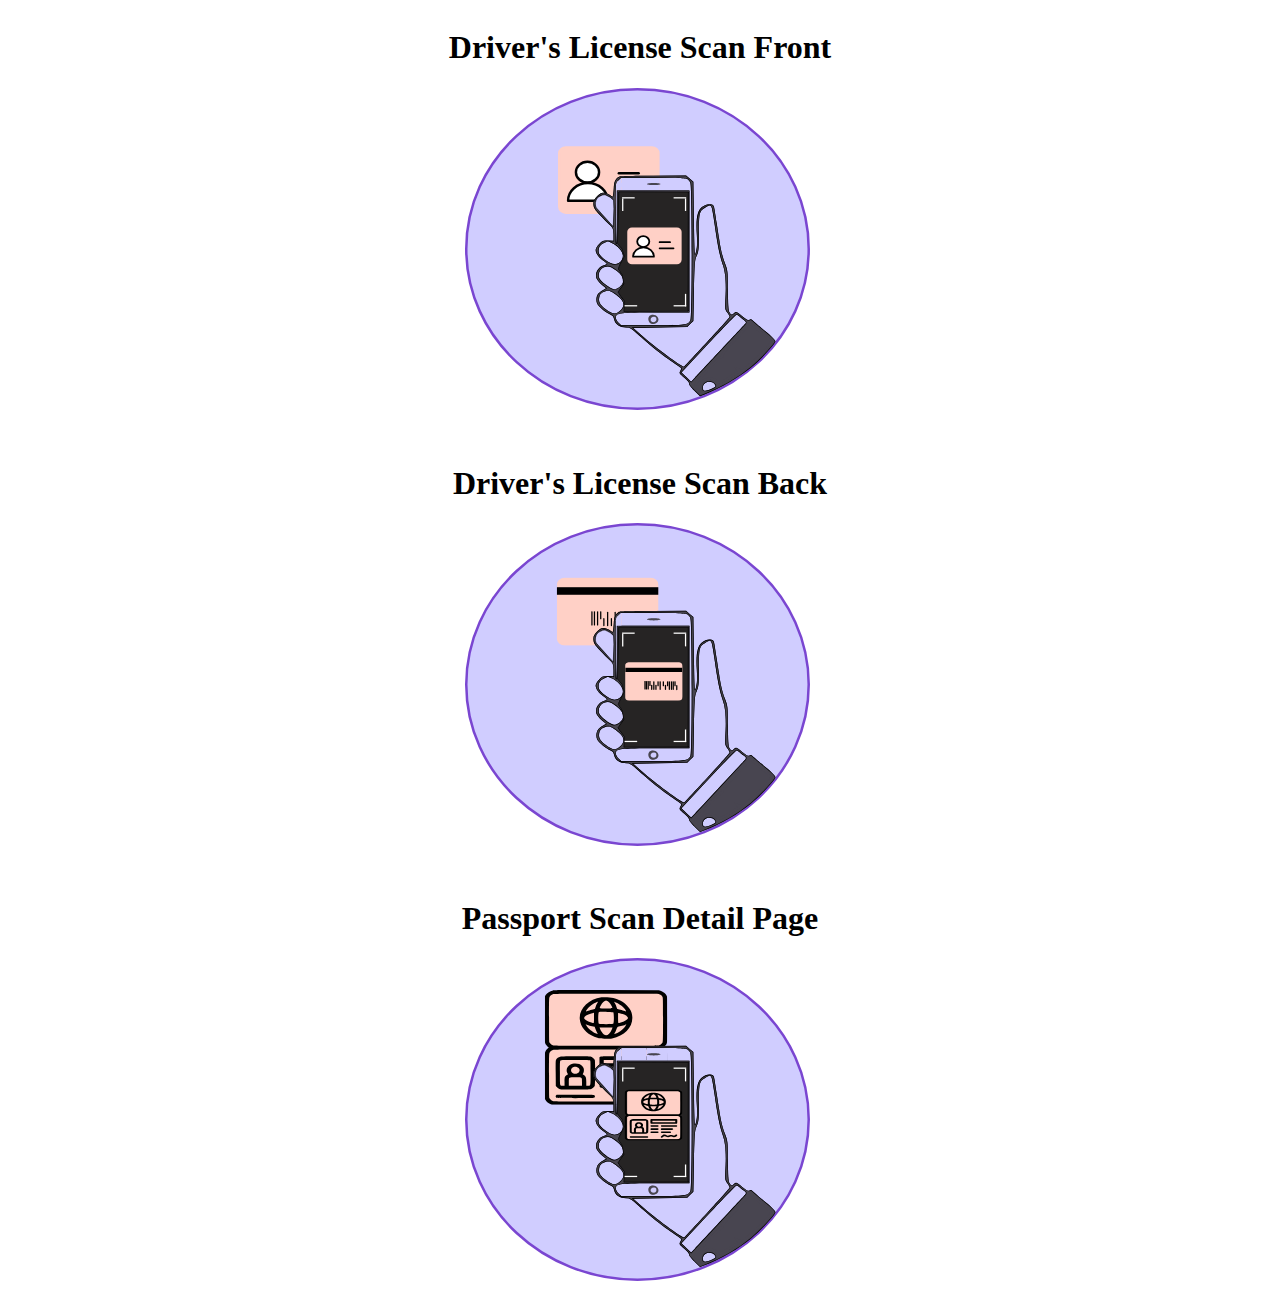
==== Client/priming-icons.html @ d1fec8aa "New icons" ====
<!DOCTYPE html>
<html lang="en">
<head>
    <meta charset="UTF-8">
    <title>Client Side Priming Icons</title>
    <style>
        body {
            margin-left: auto;
            margin-right: auto;
            display: flex;
            flex-direction: column;
            justify-content: center;
            align-items: center;
            text-align: center;
            gap: 1.5rem;
        }
    </style>
</head>
<body>
<section>
    <h1>Driver's License Scan Front</h1>
    <img style="width: 350px; height: auto" src="../resources/icons/DL_Front.svg"  alt=""/>
</section>

<section>
    <h1>Driver's License Scan Back</h1>
    <img style="width: 350px; height: auto" src="../resources/icons/DL_Back.svg"  alt=""/>
</section>

<section>
    <h1>Passport Scan Detail Page</h1>
    <img style="width: 350px; height: auto" src="../resources/icons/Passport.svg"  alt=""/>
</section>
</body>
</html>
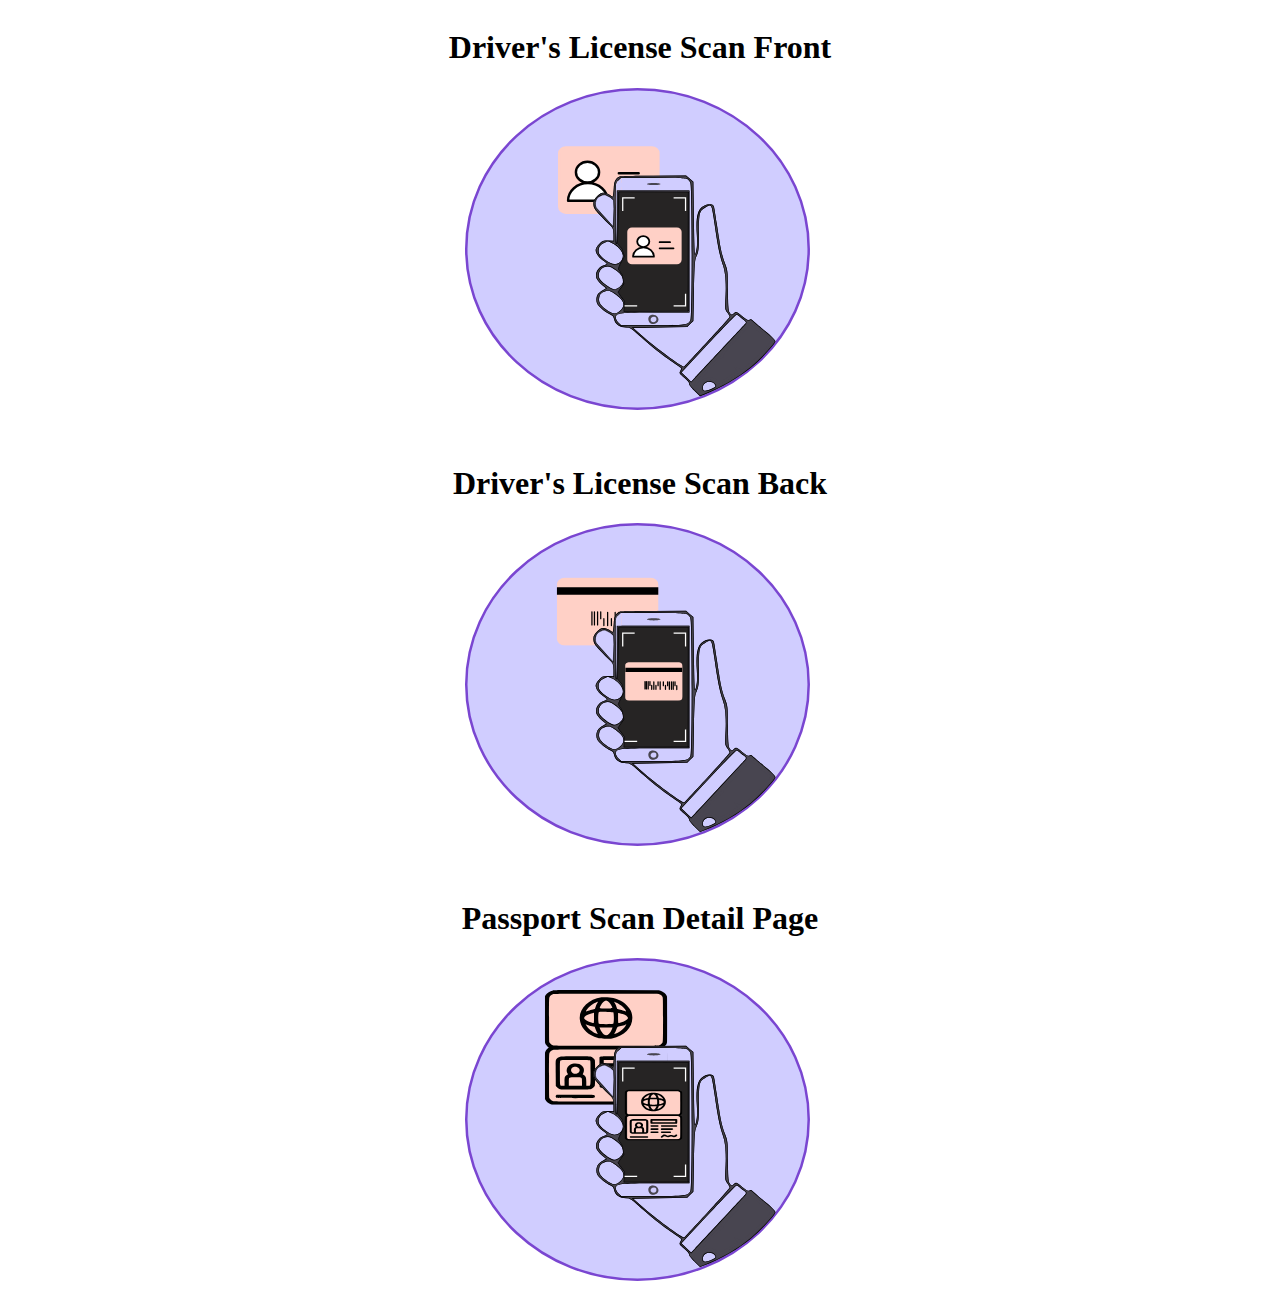
==== commit e3b05297: "New icons" ====
--- a/Client/priming-icons.html
+++ b/Client/priming-icons.html
@@ -2,6 +2,9 @@
 <html lang="en">
 <head>
     <meta charset="UTF-8">
+    <meta http-equiv='cache-control' content='no-cache'>
+    <meta http-equiv='expires' content='0'>
+    <meta http-equiv='pragma' content='no-cache'>
     <title>Client Side Priming Icons</title>
     <style>
         body {
@@ -19,17 +22,17 @@
 <body>
 <section>
     <h1>Driver's License Scan Front</h1>
-    <img style="width: 350px; height: auto" src="../resources/icons/DL_Front.svg"  alt=""/>
+    <img style="width: 350px; height: auto" src="../resources/icons/DL_Front-min.svg"  alt=""/>
 </section>
 
 <section>
     <h1>Driver's License Scan Back</h1>
-    <img style="width: 350px; height: auto" src="../resources/icons/DL_Back.svg"  alt=""/>
+    <img style="width: 350px; height: auto" src="../resources/icons/DL_Back-min.svg"  alt=""/>
 </section>
 
 <section>
     <h1>Passport Scan Detail Page</h1>
-    <img style="width: 350px; height: auto" src="../resources/icons/Passport.svg"  alt=""/>
+    <img style="width: 350px; height: auto" src="../resources/icons/Passport-min.svg"  alt=""/>
 </section>
 </body>
 </html>
